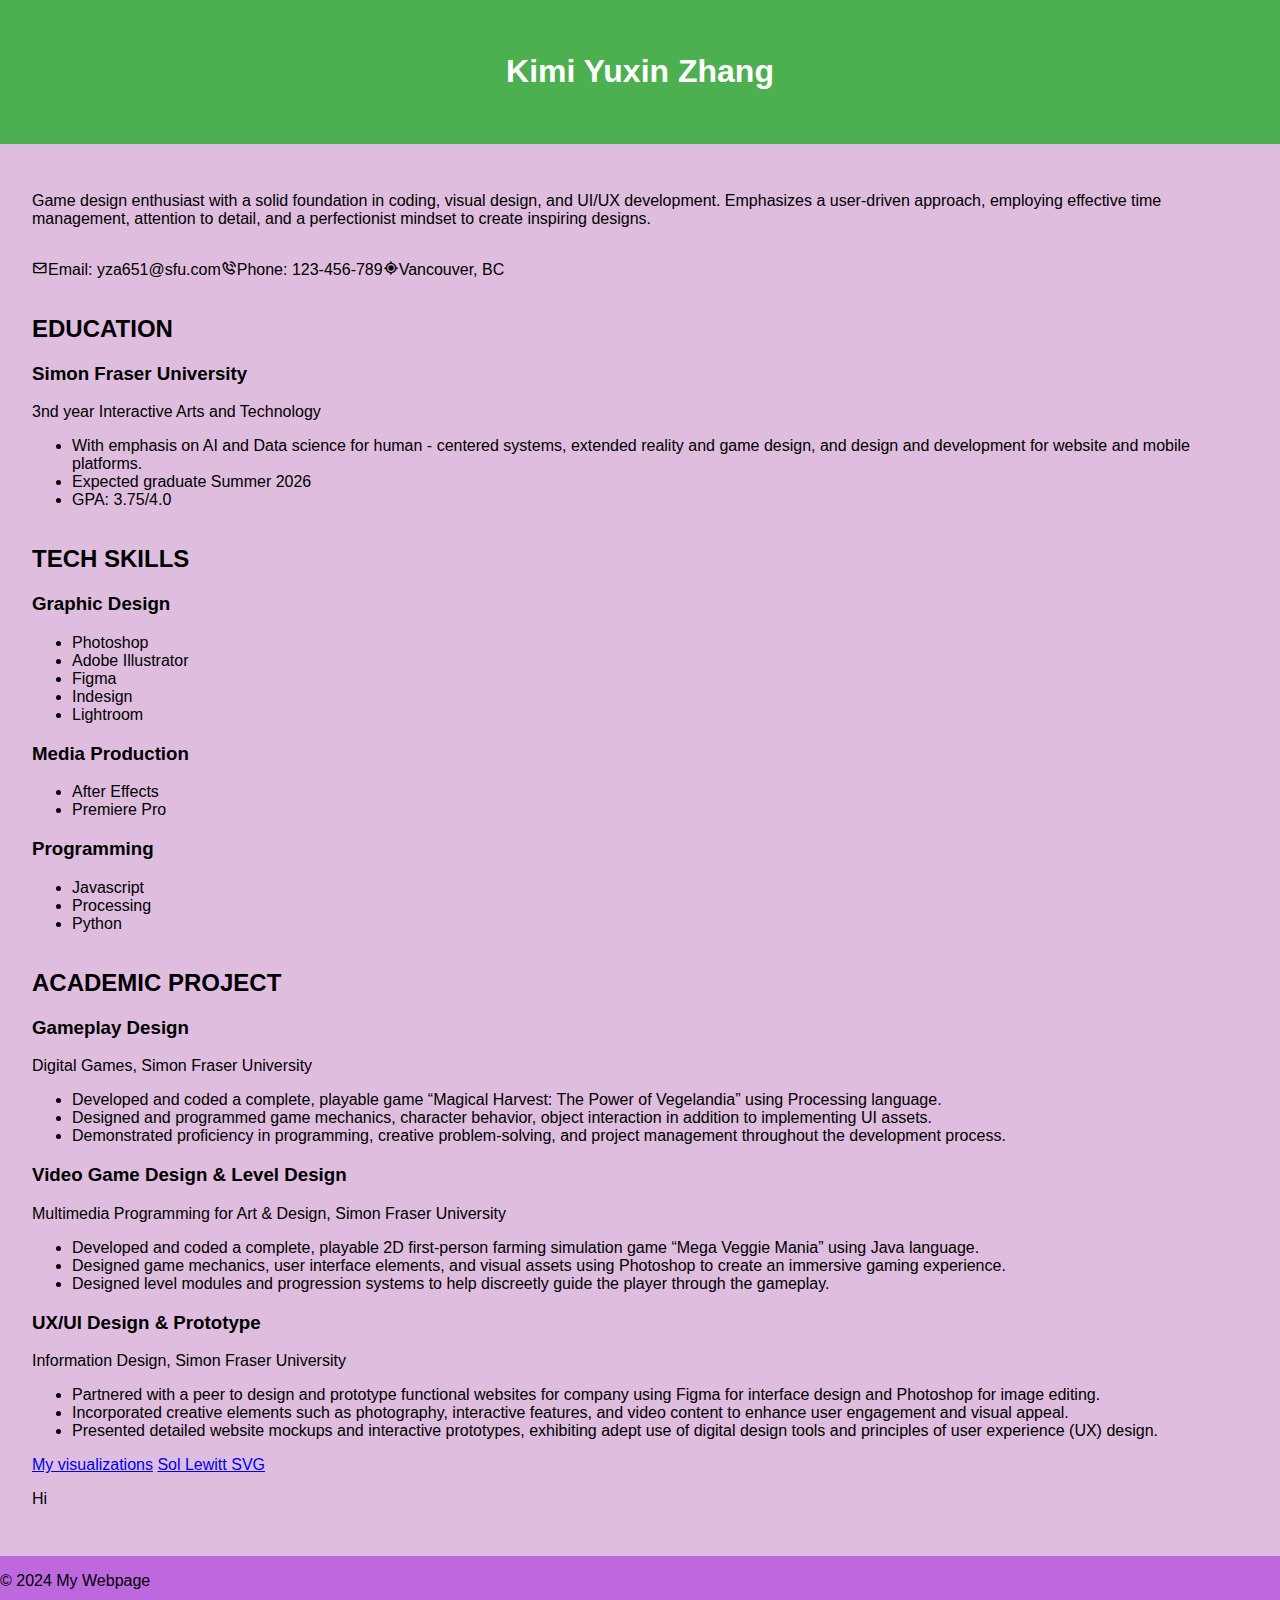
==== index.html @ 05d4bebb "name" ====
<!DOCTYPE html>
<html lang="en">
  <head>
    <meta charset="UTF-8">
    <meta name="viewport" content="width=device-width, initial-scale=1.0">
    <title>Kimi Zhang Webpage</title>
    <link href='https://cdn.jsdelivr.net/npm/boxicons@2.0.7/css/boxicons.min.css' rel='stylesheet'>
    <link rel="stylesheet" href="../style.css">
  </head>
  <body>
    <header>
      <h1 class="name">Kimi Yuxin Zhang</h1>
    </header>
    
    <main>
      <p>Game design enthusiast with a solid foundation in coding, visual design, and UI/UX development. Emphasizes a user-driven approach, employing effective time management, attention to detail, and a perfectionist mindset to create inspiring designs.</p>

      <br/>
      <p class="p_h"><i class="bx bx-envelope"></i>Email: yza651@sfu.com</p>
      <p class="p_h"><i class="bx bx-phone-call"></i>Phone: 123-456-789</p>
      <p class="p_h"><i class="bx bx-current-location"></i>Vancouver, BC</p>
      <br/>

      <!--Education section-->
      <div>
        <h2>EDUCATION</h2>
        <h3>Simon Fraser University</h3>
        <p>3nd year Interactive Arts and Technology</p>
        <ul>
            <li>With emphasis on AI and Data science for human - centered systems, extended reality and game design, and design and development for website and mobile platforms. </li>
            <li>Expected graduate Summer 2026</li>
            <li>GPA: 3.75/4.0</li>
        </ul>
      </div>

      <!--Tech skill section-->
      <div class="left-section">
        <h2>TECH SKILLS</h2>
        <h3>Graphic Design</h3>
        <ul>
            <li>Photoshop</li>
            <li>Adobe Illustrator</li>
            <li>Figma</li>
            <li>Indesign</li>
            <li>Lightroom</li>
        </ul>
        <h3>Media Production</h3>
        <ul>
            <li>After Effects</li>
            <li>Premiere Pro</li>
        </ul>
        <h3>Programming</h3>
        <ul>
            <li>Javascript</li>
            <li>Processing</li>
            <li>Python</li>
        </ul>
      </div>

      <!--Experience section-->
      <div class="right-section">
        <h2>ACADEMIC PROJECT</h2>
        <!--1st project-->
        <h3>Gameplay Design</h3>
        <p>Digital Games, Simon Fraser University</p>
        <ul>
            <li>Developed and coded a complete, playable game “Magical Harvest: The Power of Vegelandia” using Processing language. 
            </li>
            <li>Designed and programmed game mechanics, character behavior, object interaction in addition to implementing UI assets.</li>
            <li>Demonstrated proficiency in programming, creative problem-solving, and project management throughout the development process. </li>
        </ul>
        <!--2nd project-->
        <h3>Video Game Design & Level Design</h3>
        <p>Multimedia Programming for Art & Design, Simon Fraser University
        </p>
        <ul>
            <li>Developed and coded a complete, playable 2D first-person farming simulation game “Mega Veggie Mania” using Java language.  
            </li>
            <li>Designed game mechanics, user interface elements, and visual assets using Photoshop to create an immersive gaming experience. </li>
            <li>Designed level modules and progression systems to help discreetly guide the player through the gameplay. </li>
        </ul>
        <!--3rd project-->
        <h3>UX/UI Design & Prototype</h3>
        <p>Information Design, Simon Fraser University
        </p>
        <ul>
            <li>Partnered with a peer to design and prototype functional websites for company using Figma for interface design and Photoshop for image editing. 
            </li>
            <li>Incorporated creative elements such as photography, interactive features, and video content to enhance user engagement and visual appeal. </li>
            <li>Presented detailed website mockups and interactive prototypes, exhibiting adept use of digital design tools and principles of user experience (UX) design. </li>
        </ul>
      </div>
      
      <!--Styling-->
      <div>
        <a href="/visualizations/practice.html">My visualizations</a>
        <a href="/visualizations/lewitt.html">Sol Lewitt SVG</a>
        <p>Hi</p>
     </div>

    </main>
    
    <footer>
      <p>© 2024 My Webpage</p>
    </footer>
    <script src="main.js"></script>
  </body>
</html>
---- style.css ----
body {
    font-family: Arial, system-ui;
    background-color: #be68e0;
    margin: 0;
    padding: 0;
}

header {
    background-color: #4CAF50;
    color: white;
    padding: 2rem;
    text-align: center;
}

name{
    font-size:70px;
    color:#be68e0;
    margin-top:20px;
    font-weight: 200;
}

main {
    background:#dfbdde;
    padding: 2rem;
    display: flex;
    flex-direction: row;
    flex-wrap: wrap;
}

left-section{
    width:310px;
    background: #fff;
    height:100%;
    padding: 5px 20px;
    border-radius: 5px;
    float: left;
}

right-section{
    margin-left: 10px;
    width:540px;
    background: #ececee;
    height:100%;
    border-radius: 5px;
    float: left;
}

svg {
    border: solid lightgrey;
}
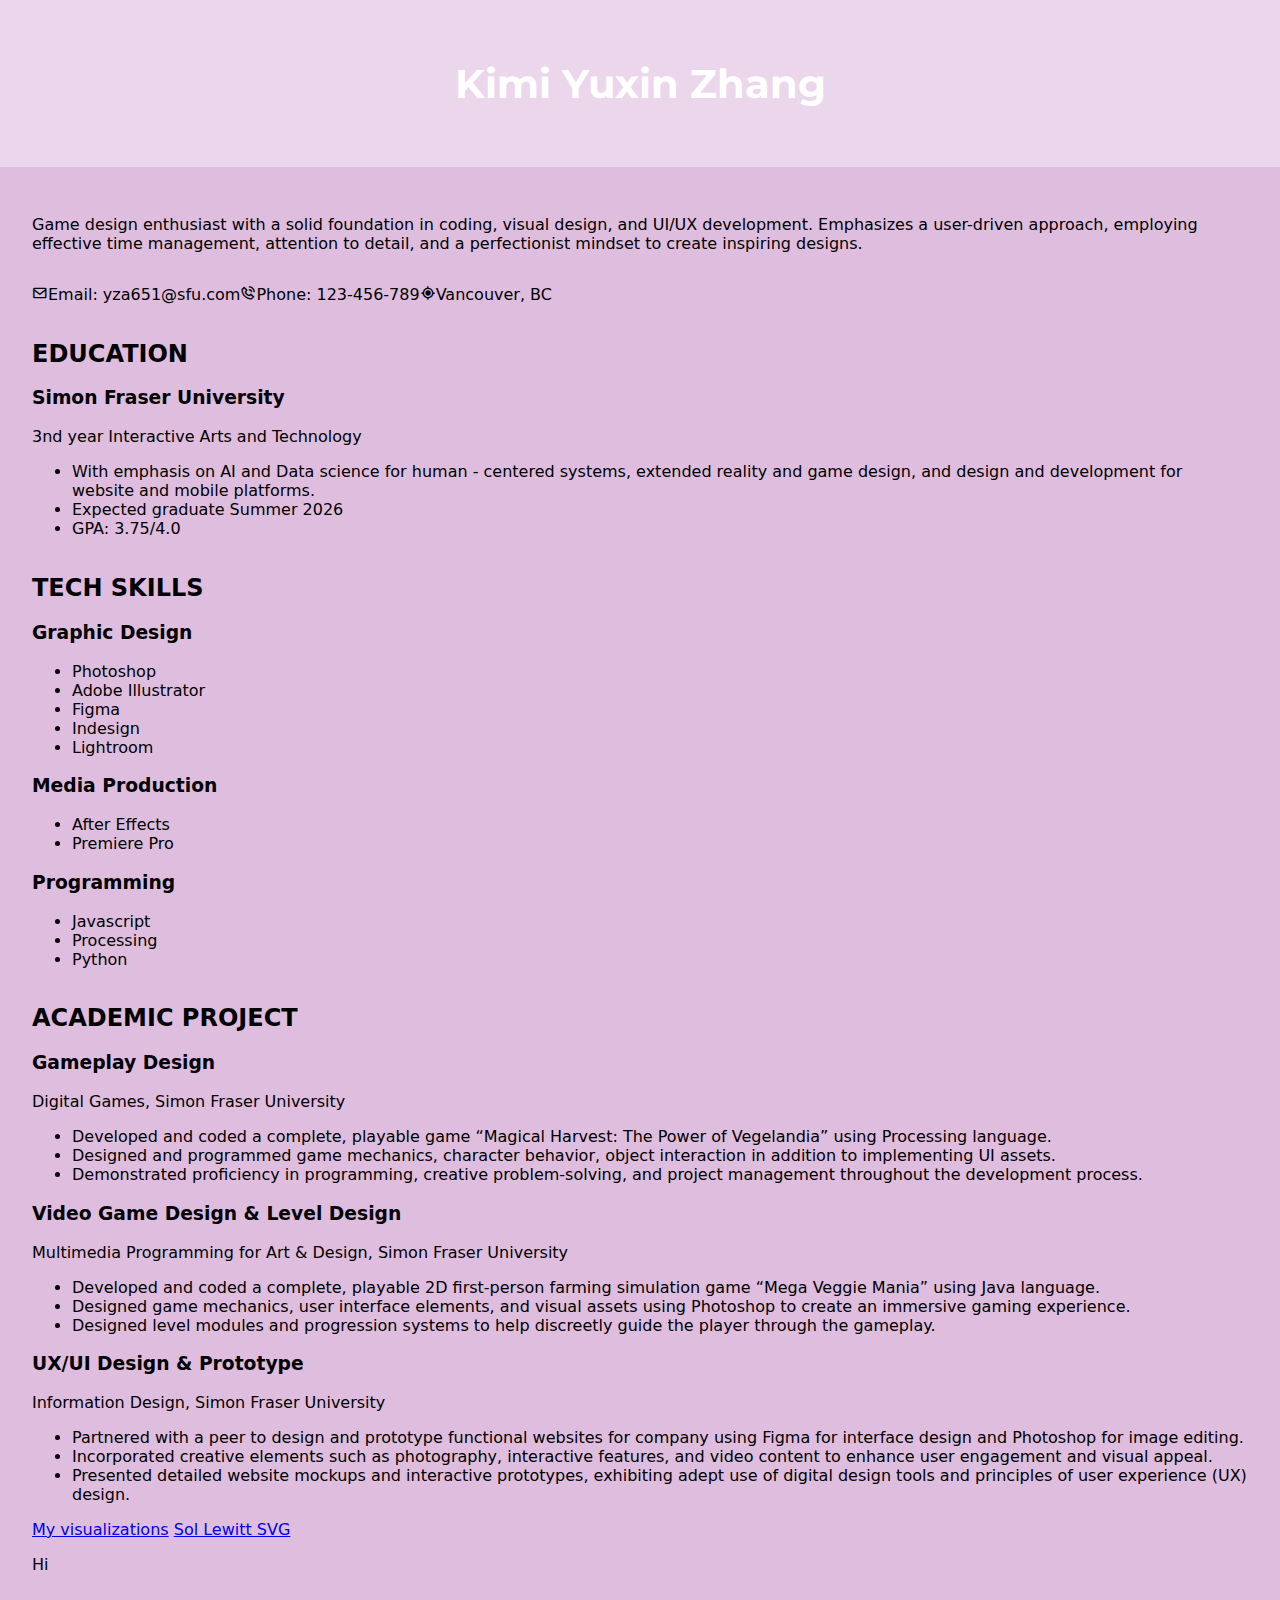
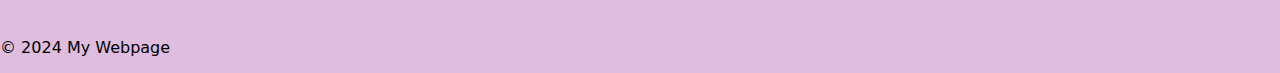
==== commit f1d62ea9: "space" ====
--- a/index.html
+++ b/index.html
@@ -16,7 +16,7 @@
       <p>Game design enthusiast with a solid foundation in coding, visual design, and UI/UX development. Emphasizes a user-driven approach, employing effective time management, attention to detail, and a perfectionist mindset to create inspiring designs.</p>
 
       <br/>
-      <p class="p_h"><i class="bx bx-envelope"></i>Email: yza651@sfu.com</p>
+      <p class="p_h"><i class="bx bx-envelope"></i>Email: yza651@sfu.com </p>
       <p class="p_h"><i class="bx bx-phone-call"></i>Phone: 123-456-789</p>
       <p class="p_h"><i class="bx bx-current-location"></i>Vancouver, BC</p>
       <br/>
--- a/style.css
+++ b/style.css
@@ -1,26 +1,24 @@
+@import url('https://fonts.googleapis.com/css2?family=Montserrat&display=swap');
 body {
-    font-family: Arial, system-ui;
-    background-color: #be68e0;
+    font-family: system-ui;
+    background-color: #dfbdde;
     margin: 0;
     padding: 0;
 }
 
 header {
-    background-color: #4CAF50;
+    font-family: 'Montserrat', san-serif;
+    background-color: #ffffff62;
     color: white;
     padding: 2rem;
     text-align: center;
+    font-size:20px;
+    font-weight: 50;
 }
 
-name{
-    font-size:70px;
-    color:#be68e0;
-    margin-top:20px;
-    font-weight: 200;
-}
+
 
 main {
-    background:#dfbdde;
     padding: 2rem;
     display: flex;
     flex-direction: row;
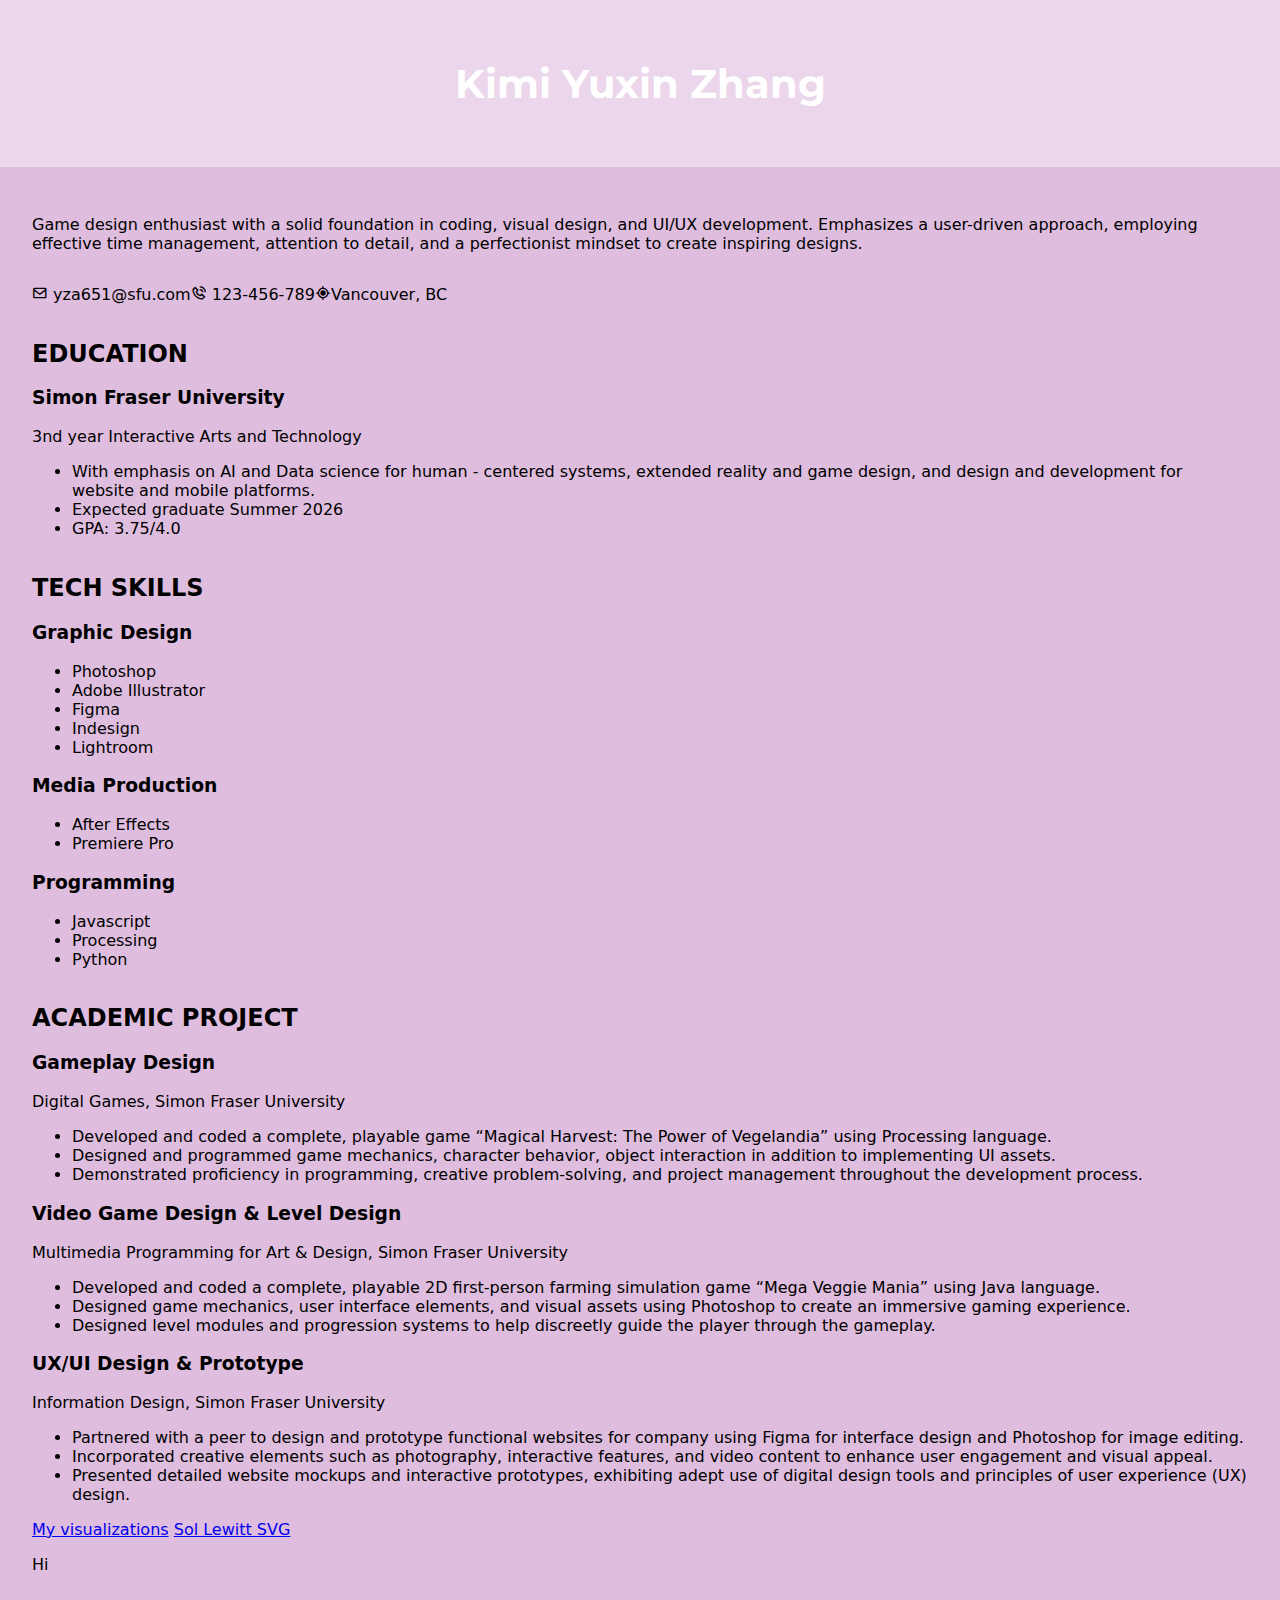
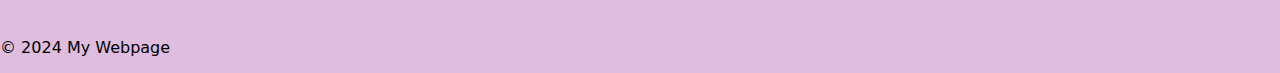
==== commit 3861ce62: "link" ====
--- a/index.html
+++ b/index.html
@@ -16,8 +16,8 @@
       <p>Game design enthusiast with a solid foundation in coding, visual design, and UI/UX development. Emphasizes a user-driven approach, employing effective time management, attention to detail, and a perfectionist mindset to create inspiring designs.</p>
 
       <br/>
-      <p class="p_h"><i class="bx bx-envelope"></i>Email: yza651@sfu.com </p>
-      <p class="p_h"><i class="bx bx-phone-call"></i>Phone: 123-456-789</p>
+      <p class="p_h"><i class="bx bx-envelope"></i> yza651@sfu.com </p>
+      <p class="p_h"><i class="bx bx-phone-call"></i> 123-456-789</p>
       <p class="p_h"><i class="bx bx-current-location"></i>Vancouver, BC</p>
       <br/>
 
@@ -93,7 +93,7 @@
       
       <!--Styling-->
       <div>
-        <a href="/visualizations/practice.html">My visualizations</a>
+        <a href="/vis.html">My visualizations</a>
         <a href="/visualizations/lewitt.html">Sol Lewitt SVG</a>
         <p>Hi</p>
      </div>
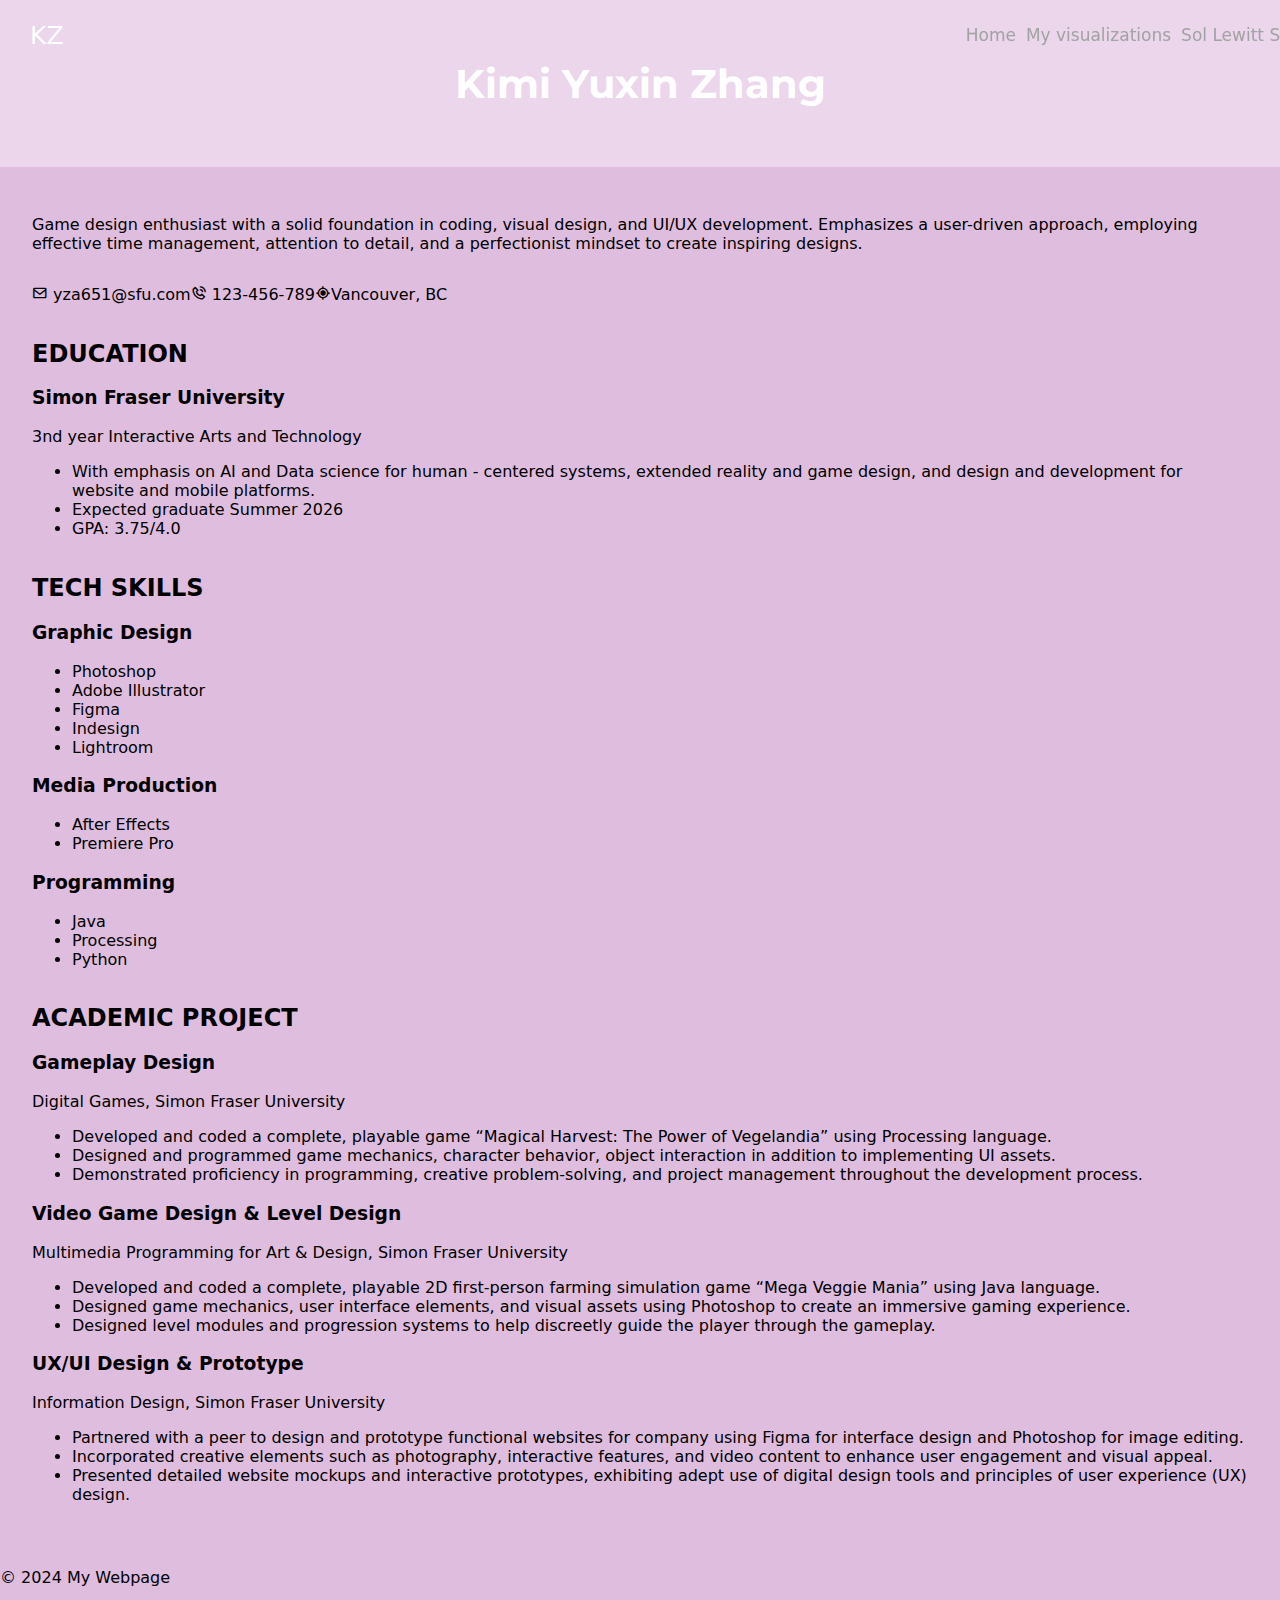
==== commit 9936c11e: "visjs" ====
--- a/index.html
+++ b/index.html
@@ -12,6 +12,19 @@
       <h1 class="name">Kimi Yuxin Zhang</h1>
     </header>
     
+    <nav>
+        <div class="nav-bar">
+            <span class="logo"><a href="#">KZ</a></span>
+            <div class="menu">
+                <ul class="nav-links">
+                    <li><a href="#">Home</a></li>
+                    <li><a href="/vis.html">My visualizations</a></li>
+                    <li><a href="/visualizations/lewitt.html">Sol Lewitt SVG</a></li>
+                </ul>
+            </div>
+        </div>
+    </nav>
+
     <main>
       <p>Game design enthusiast with a solid foundation in coding, visual design, and UI/UX development. Emphasizes a user-driven approach, employing effective time management, attention to detail, and a perfectionist mindset to create inspiring designs.</p>
 
@@ -51,7 +64,7 @@
         </ul>
         <h3>Programming</h3>
         <ul>
-            <li>Javascript</li>
+            <li>Java</li>
             <li>Processing</li>
             <li>Python</li>
         </ul>
@@ -90,13 +103,6 @@
             <li>Presented detailed website mockups and interactive prototypes, exhibiting adept use of digital design tools and principles of user experience (UX) design. </li>
         </ul>
       </div>
-      
-      <!--Styling-->
-      <div>
-        <a href="/vis.html">My visualizations</a>
-        <a href="/visualizations/lewitt.html">Sol Lewitt SVG</a>
-        <p>Hi</p>
-     </div>
 
     </main>
     
--- a/style.css
+++ b/style.css
@@ -1,4 +1,6 @@
 @import url('https://fonts.googleapis.com/css2?family=Montserrat&display=swap');
+
+
 body {
     font-family: system-ui;
     background-color: #dfbdde;
@@ -43,6 +45,55 @@
     float: left;
 }
 
+nav{
+    margin:0;
+    padding:0;
+    box-sizing: border-box;
+    position:fixed;
+    top:0;
+    left:0;
+    height:70px;
+    width:100%;
+}
+
+nav .nav-bar{
+    position:relative;
+    height:100%;
+    max-width:1300px;
+    width:100%;
+    margin: 0 auto;
+    padding:0 30px;
+    display:flex;
+    align-items:center;
+    justify-content: space-between;
+}
+
+nav .nav-bar .logo a{
+    font-size: 25px;
+    font-weight:500;
+    color:rgb(255, 255, 255);
+    text-decoration: none;
+
+}
+
+.nav-bar .nav-links{
+    display:flex;
+    align-items:center;
+}
+
+.nav-bar .nav-links li{
+    margin:0 5px;
+    list-style: none;
+}
+
+.nav-links li a{
+    position: relative;
+    font-size: 17px;
+    font-weight:500;
+    color:rgb(162, 162, 162);
+    text-decoration: none;
+}
+
 svg {
     border: solid lightgrey;
 }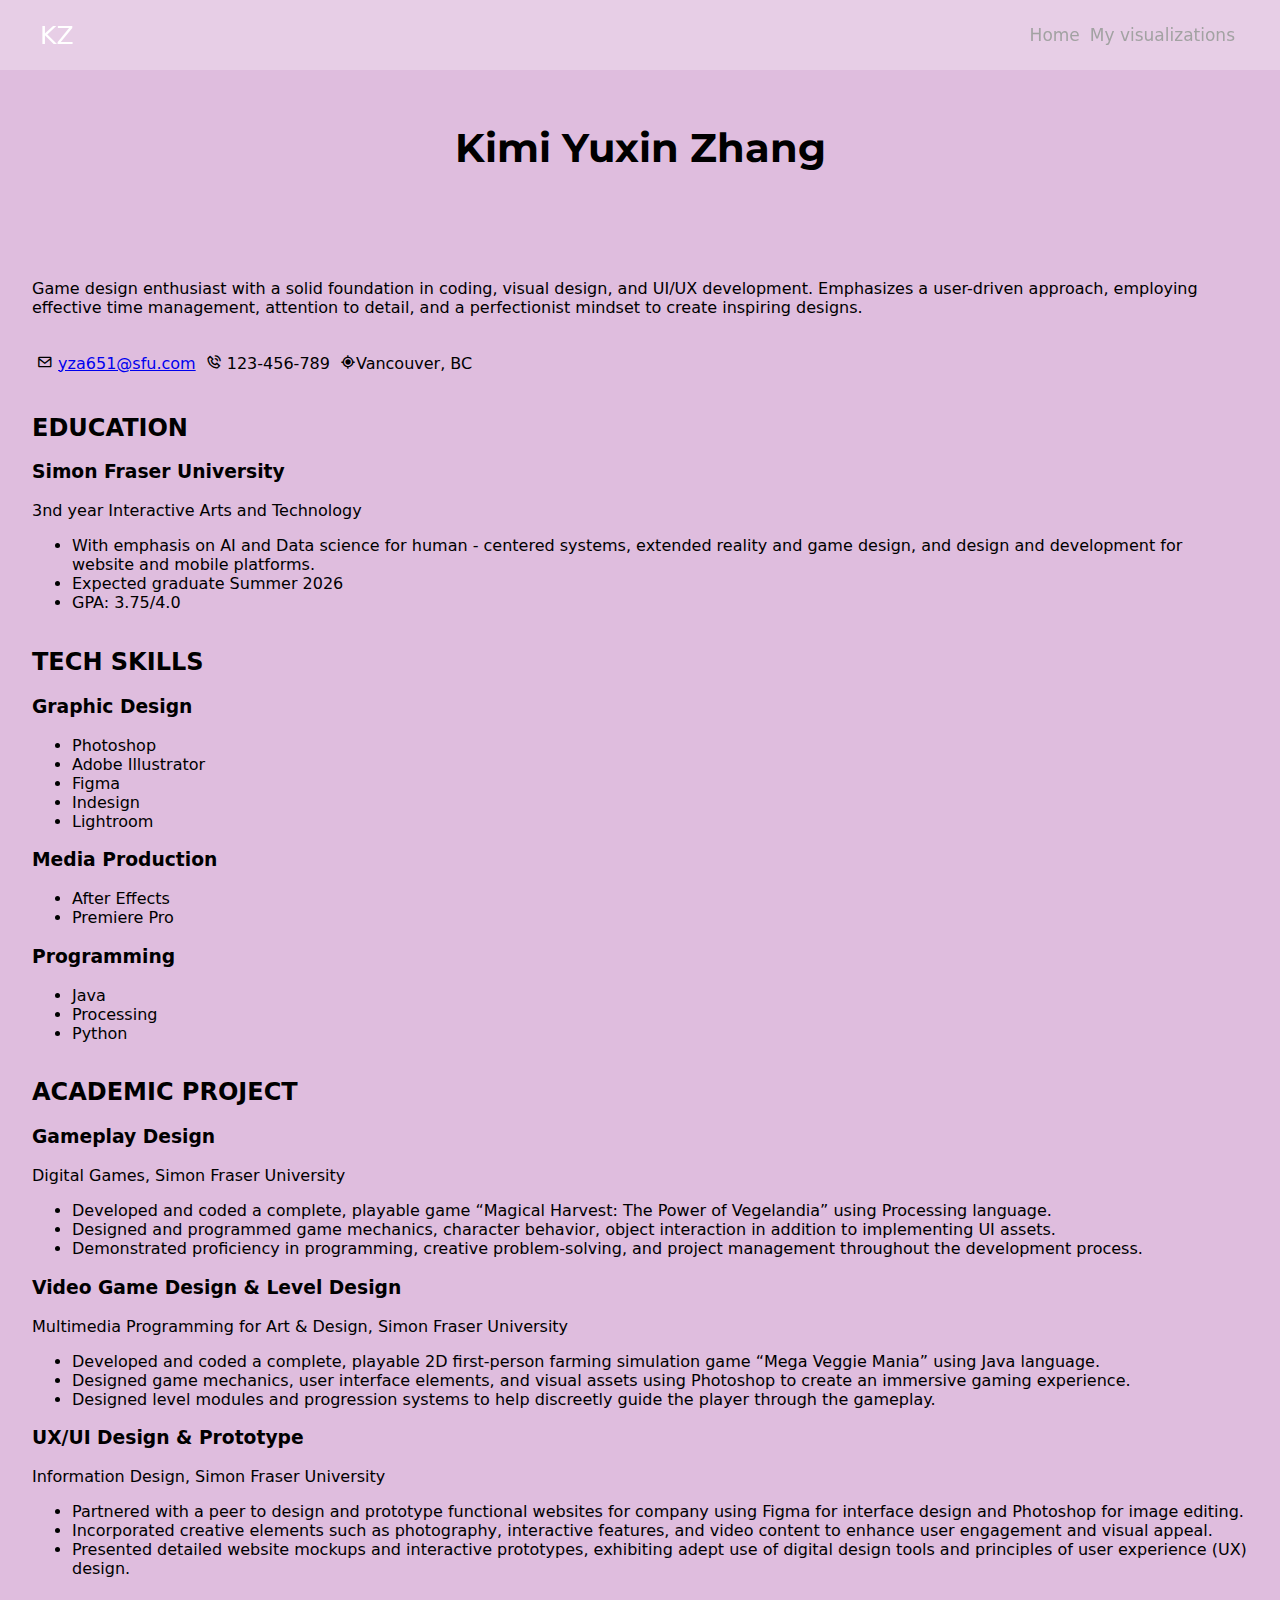
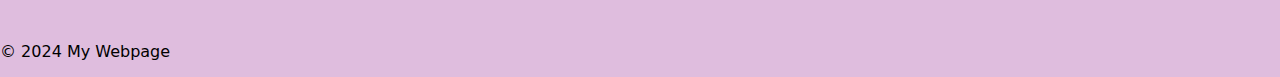
==== commit 8d361eec: "draft0" ====
--- a/index.html
+++ b/index.html
@@ -8,18 +8,20 @@
     <link rel="stylesheet" href="../style.css">
   </head>
   <body>
-    <header>
-      <h1 class="name">Kimi Yuxin Zhang</h1>
-    </header>
+    <div id="header">
+        <header>
+            <h1 class="name">Kimi Yuxin Zhang</h1>
+        </header>
+    </div>
+    
     
     <nav>
         <div class="nav-bar">
-            <span class="logo"><a href="#">KZ</a></span>
+            <span class="logo"><a href="#header">KZ</a></span>
             <div class="menu">
                 <ul class="nav-links">
-                    <li><a href="#">Home</a></li>
+                    <li><a href="#header">Home</a></li>
                     <li><a href="/vis.html">My visualizations</a></li>
-                    <li><a href="/visualizations/lewitt.html">Sol Lewitt SVG</a></li>
                 </ul>
             </div>
         </div>
@@ -29,7 +31,7 @@
       <p>Game design enthusiast with a solid foundation in coding, visual design, and UI/UX development. Emphasizes a user-driven approach, employing effective time management, attention to detail, and a perfectionist mindset to create inspiring designs.</p>
 
       <br/>
-      <p class="p_h"><i class="bx bx-envelope"></i> yza651@sfu.com </p>
+      <p class="p_h"><i class="bx bx-envelope"></i> <a href="mailto:yza651@sfu.com">yza651@sfu.com</a></p>
       <p class="p_h"><i class="bx bx-phone-call"></i> 123-456-789</p>
       <p class="p_h"><i class="bx bx-current-location"></i>Vancouver, BC</p>
       <br/>
@@ -47,7 +49,7 @@
       </div>
 
       <!--Tech skill section-->
-      <div class="left-section">
+      <div>
         <h2>TECH SKILLS</h2>
         <h3>Graphic Design</h3>
         <ul>
@@ -71,7 +73,7 @@
       </div>
 
       <!--Experience section-->
-      <div class="right-section">
+      <div>
         <h2>ACADEMIC PROJECT</h2>
         <!--1st project-->
         <h3>Gameplay Design</h3>
--- a/style.css
+++ b/style.css
@@ -9,16 +9,13 @@
 }
 
 header {
+    margin-top: 5%;
     font-family: 'Montserrat', san-serif;
-    background-color: #ffffff62;
-    color: white;
     padding: 2rem;
     text-align: center;
     font-size:20px;
     font-weight: 50;
 }
-
-
 
 main {
     padding: 2rem;
@@ -27,22 +24,10 @@
     flex-wrap: wrap;
 }
 
-left-section{
-    width:310px;
-    background: #fff;
-    height:100%;
-    padding: 5px 20px;
-    border-radius: 5px;
-    float: left;
-}
-
-right-section{
-    margin-left: 10px;
-    width:540px;
-    background: #ececee;
-    height:100%;
-    border-radius: 5px;
-    float: left;
+.p_h{
+    padding:5px;
+    justify-content: space-between;
+    text-decoration: none;
 }
 
 nav{
@@ -54,12 +39,13 @@
     left:0;
     height:70px;
     width:100%;
+    background-color: rgba(255, 255, 255, 0.258);
 }
 
 nav .nav-bar{
     position:relative;
     height:100%;
-    max-width:1300px;
+    max-width:1200px;
     width:100%;
     margin: 0 auto;
     padding:0 30px;
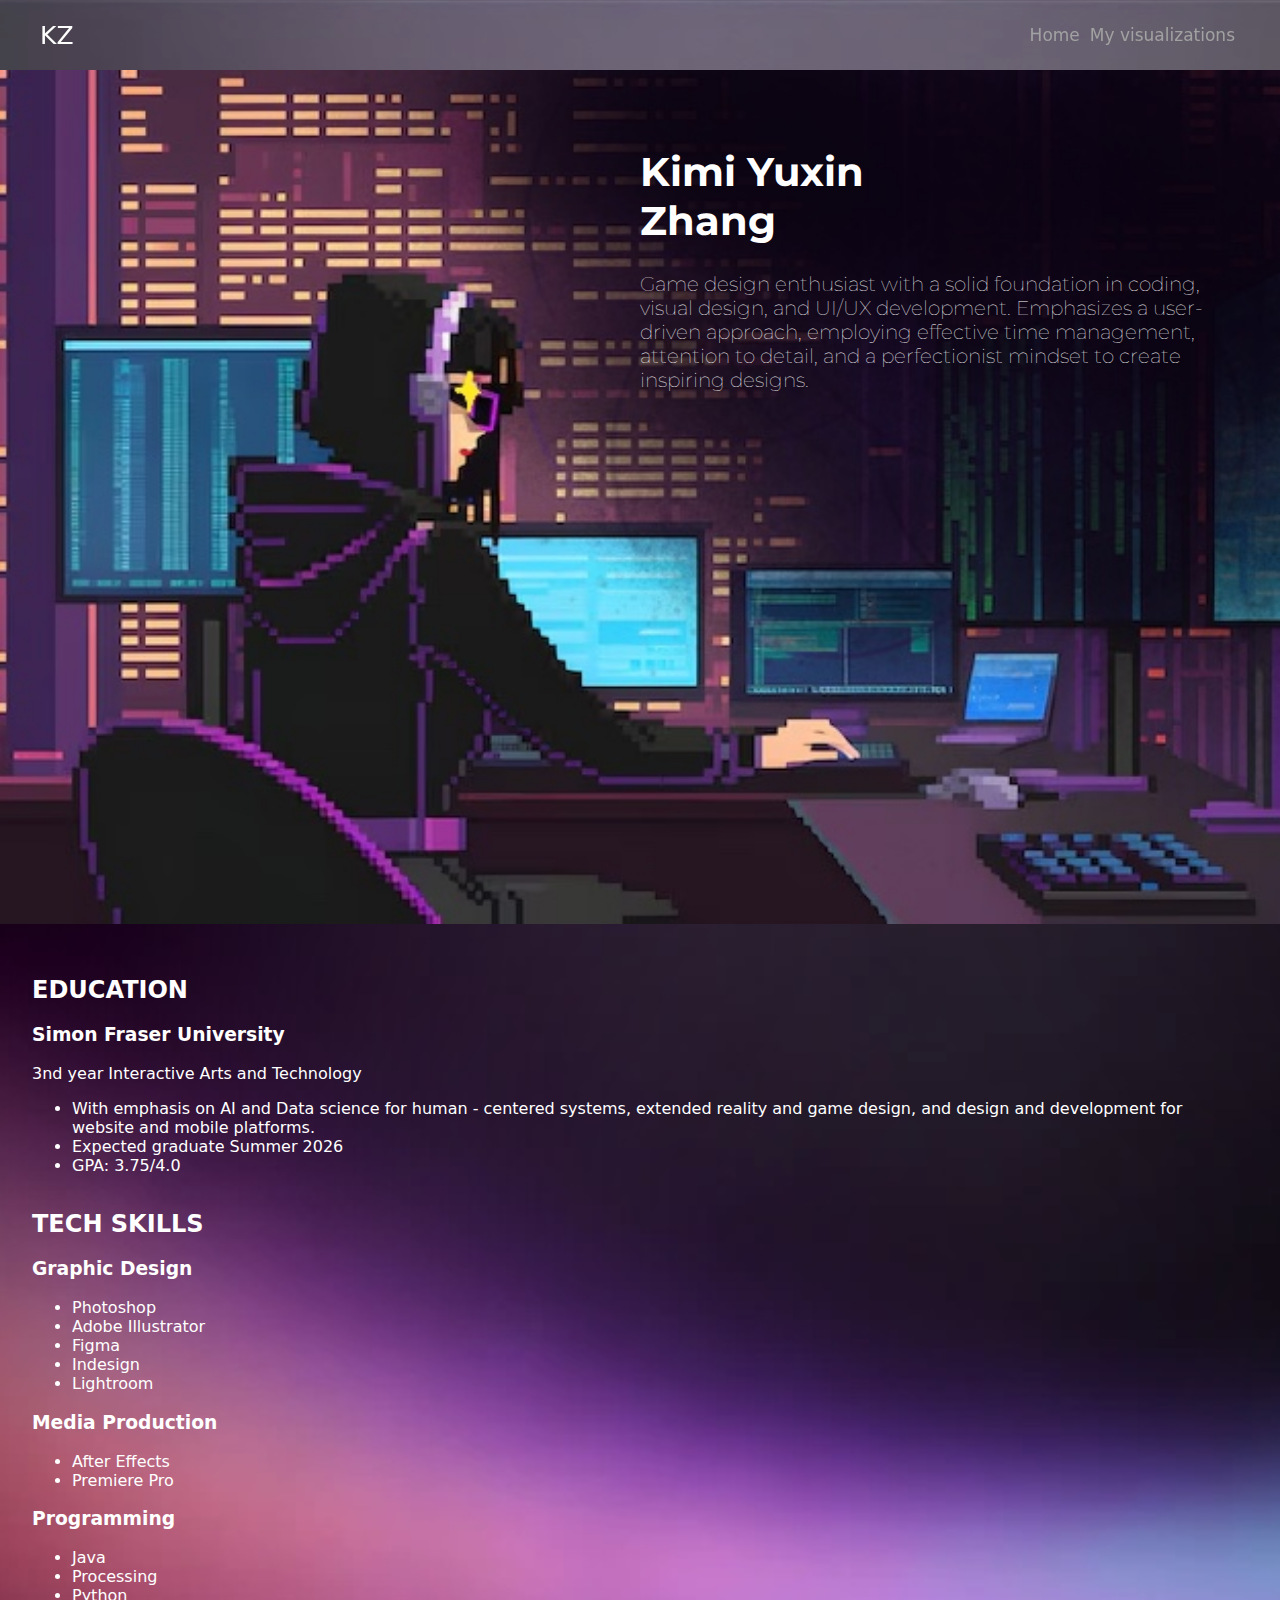
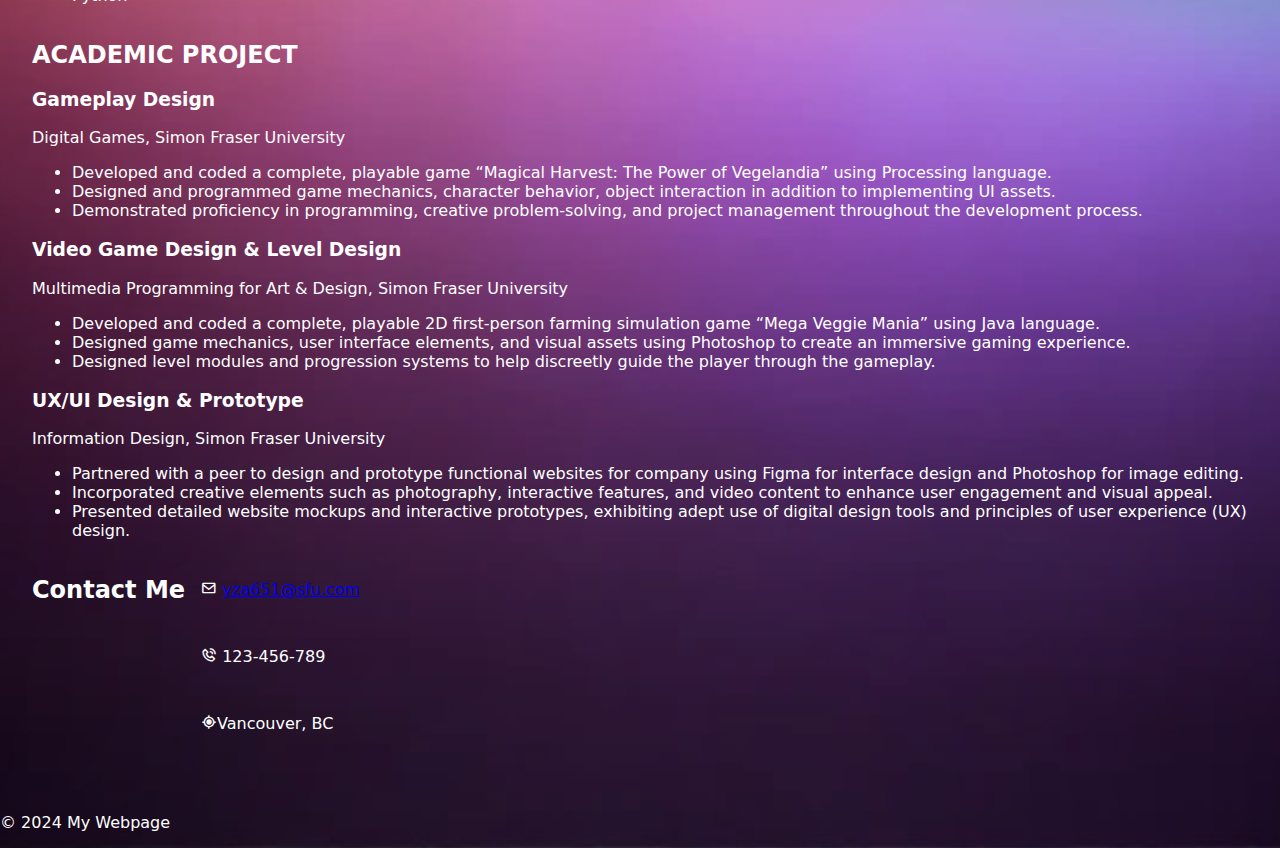
==== commit 9de2ea80: "finial" ====
--- a/index.html
+++ b/index.html
@@ -7,11 +7,22 @@
     <link href='https://cdn.jsdelivr.net/npm/boxicons@2.0.7/css/boxicons.min.css' rel='stylesheet'>
     <link rel="stylesheet" href="../style.css">
   </head>
-  <body>
+  <body style="background-image: url(Background.JPG);
+    background-size: cover;
+    background-position: center;
+    margin: 0;
+    padding: 0;">
     <div id="header">
-        <header>
-            <h1 class="name">Kimi Yuxin Zhang</h1>
-        </header>
+        <div class="header-text">
+            <h1 x="100"class="name"> <span>Kimi Yuxin</span><br> Zhang</h1>
+            <p>Game design enthusiast with a solid foundation in coding, visual design, and UI/UX development. Emphasizes a user-driven approach, employing effective time management, attention to detail, and a perfectionist mindset to create inspiring designs.</p>
+        </div>
+        <div class="interest">
+            <img src="interest.png" id="interestImage">
+        </div>
+        <div class="container">
+            <img src="hacker girl.jpg">
+        </div>
     </div>
     
     
@@ -28,14 +39,6 @@
     </nav>
 
     <main>
-      <p>Game design enthusiast with a solid foundation in coding, visual design, and UI/UX development. Emphasizes a user-driven approach, employing effective time management, attention to detail, and a perfectionist mindset to create inspiring designs.</p>
-
-      <br/>
-      <p class="p_h"><i class="bx bx-envelope"></i> <a href="mailto:yza651@sfu.com">yza651@sfu.com</a></p>
-      <p class="p_h"><i class="bx bx-phone-call"></i> 123-456-789</p>
-      <p class="p_h"><i class="bx bx-current-location"></i>Vancouver, BC</p>
-      <br/>
-
       <!--Education section-->
       <div>
         <h2>EDUCATION</h2>
@@ -105,7 +108,13 @@
             <li>Presented detailed website mockups and interactive prototypes, exhibiting adept use of digital design tools and principles of user experience (UX) design. </li>
         </ul>
       </div>
-
+      
+      <h2>Contact Me</h2>
+      <div class="contact-info">
+        <p class="p_h"><i class="bx bx-envelope"></i> <a href="mailto:yza651@sfu.com">yza651@sfu.com</a></p>
+        <p class="p_h"><i class="bx bx-phone-call"></i> 123-456-789</p>
+        <p class="p_h"><i class="bx bx-current-location"></i>Vancouver, BC</p>
+      </div>
     </main>
     
     <footer>
--- a/style.css
+++ b/style.css
@@ -3,31 +3,61 @@
 
 body {
     font-family: system-ui;
-    background-color: #dfbdde;
-    margin: 0;
-    padding: 0;
+    color:#fff;
+    background-color:#fff;
 }
 
-header {
-    margin-top: 5%;
+#header{
+    position: relative;
+    width: 100%;
+}
+
+.container{
+    margin-top: 70px;
+    display: flex;
+    width:100%;
+    justify-content: center;
+}
+
+.container img{
+    width: 100%;
+    height: auto;
+    max-width: 100%;
+}
+
+.interest img {
+    width: 200px; 
+    display: flex;
+    object-fit: contain; 
+    position:absolute;
+    left:70%;
+    top: 20px;
+    visibility: hidden;
+    opacity: 0; 
+    transition: opacity 0.3s ease-in-out; 
+}
+
+.header-text{
     font-family: 'Montserrat', san-serif;
-    padding: 2rem;
-    text-align: center;
+    position:absolute;
+    left:50%;
+    top: 50px;
     font-size:20px;
     font-weight: 50;
+    margin-right: 30px;
 }
 
 main {
     padding: 2rem;
     display: flex;
-    flex-direction: row;
     flex-wrap: wrap;
 }
 
 .p_h{
-    padding:5px;
+    margin-top:8px;
     justify-content: space-between;
     text-decoration: none;
+    padding:1rem;
 }
 
 nav{
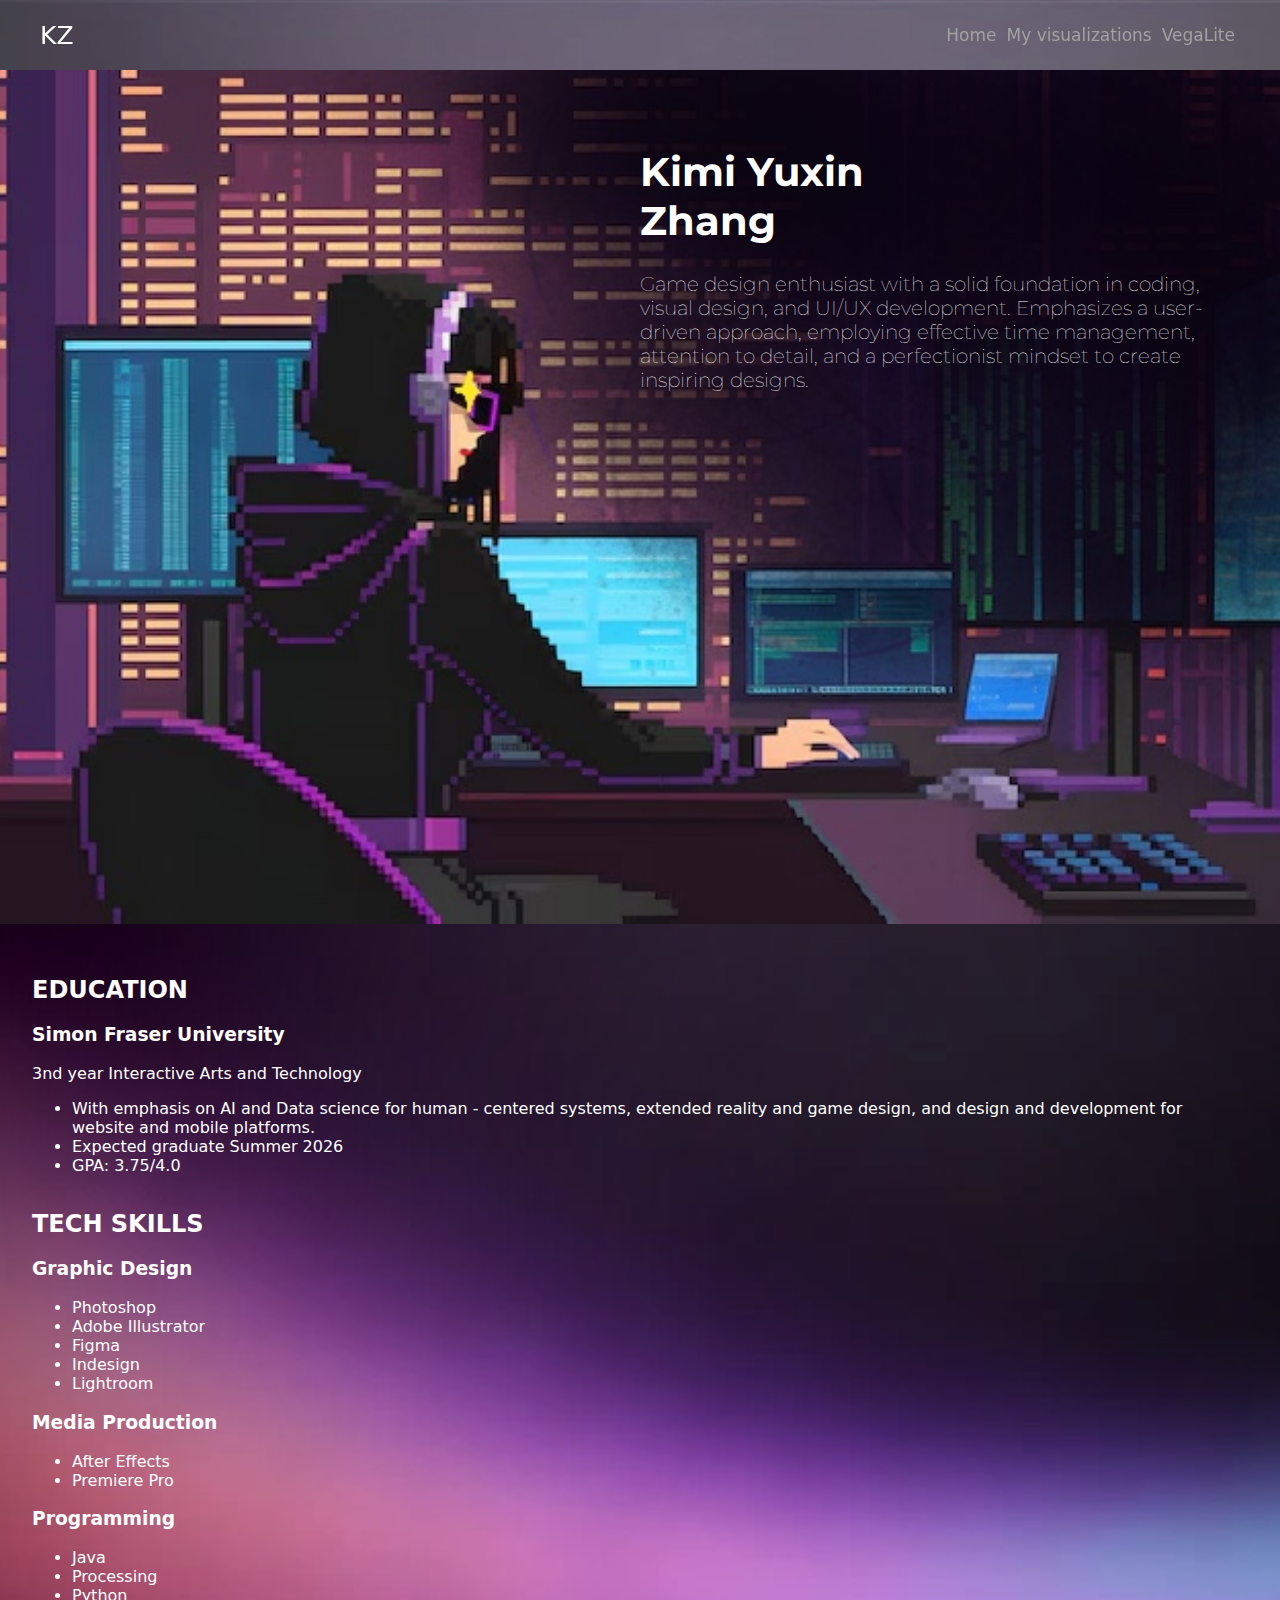
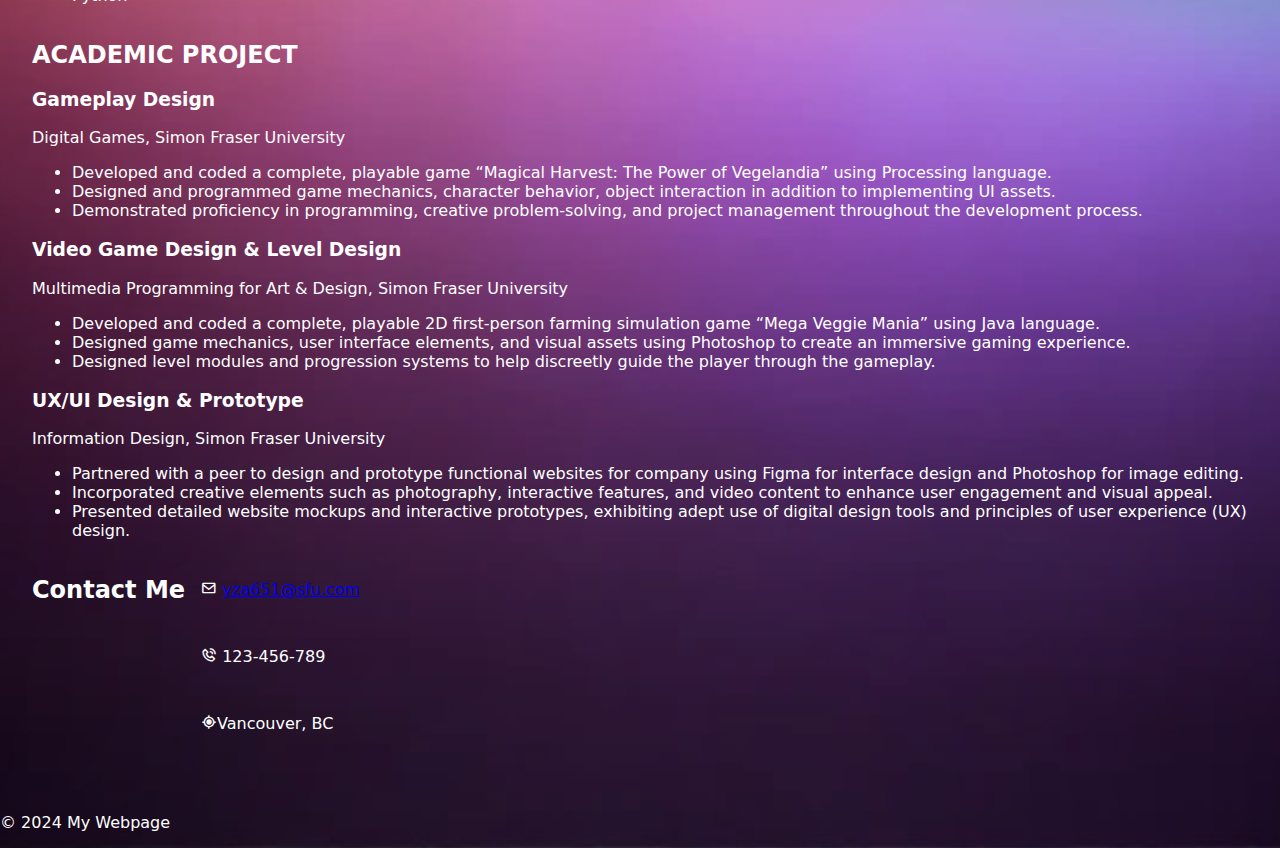
==== commit 912291ff: "assignment3" ====
--- a/index.html
+++ b/index.html
@@ -33,6 +33,7 @@
                 <ul class="nav-links">
                     <li><a href="#header">Home</a></li>
                     <li><a href="/vis.html">My visualizations</a></li>
+                    <li><a href="/vegalite.html">VegaLite</a></li>
                 </ul>
             </div>
         </div>
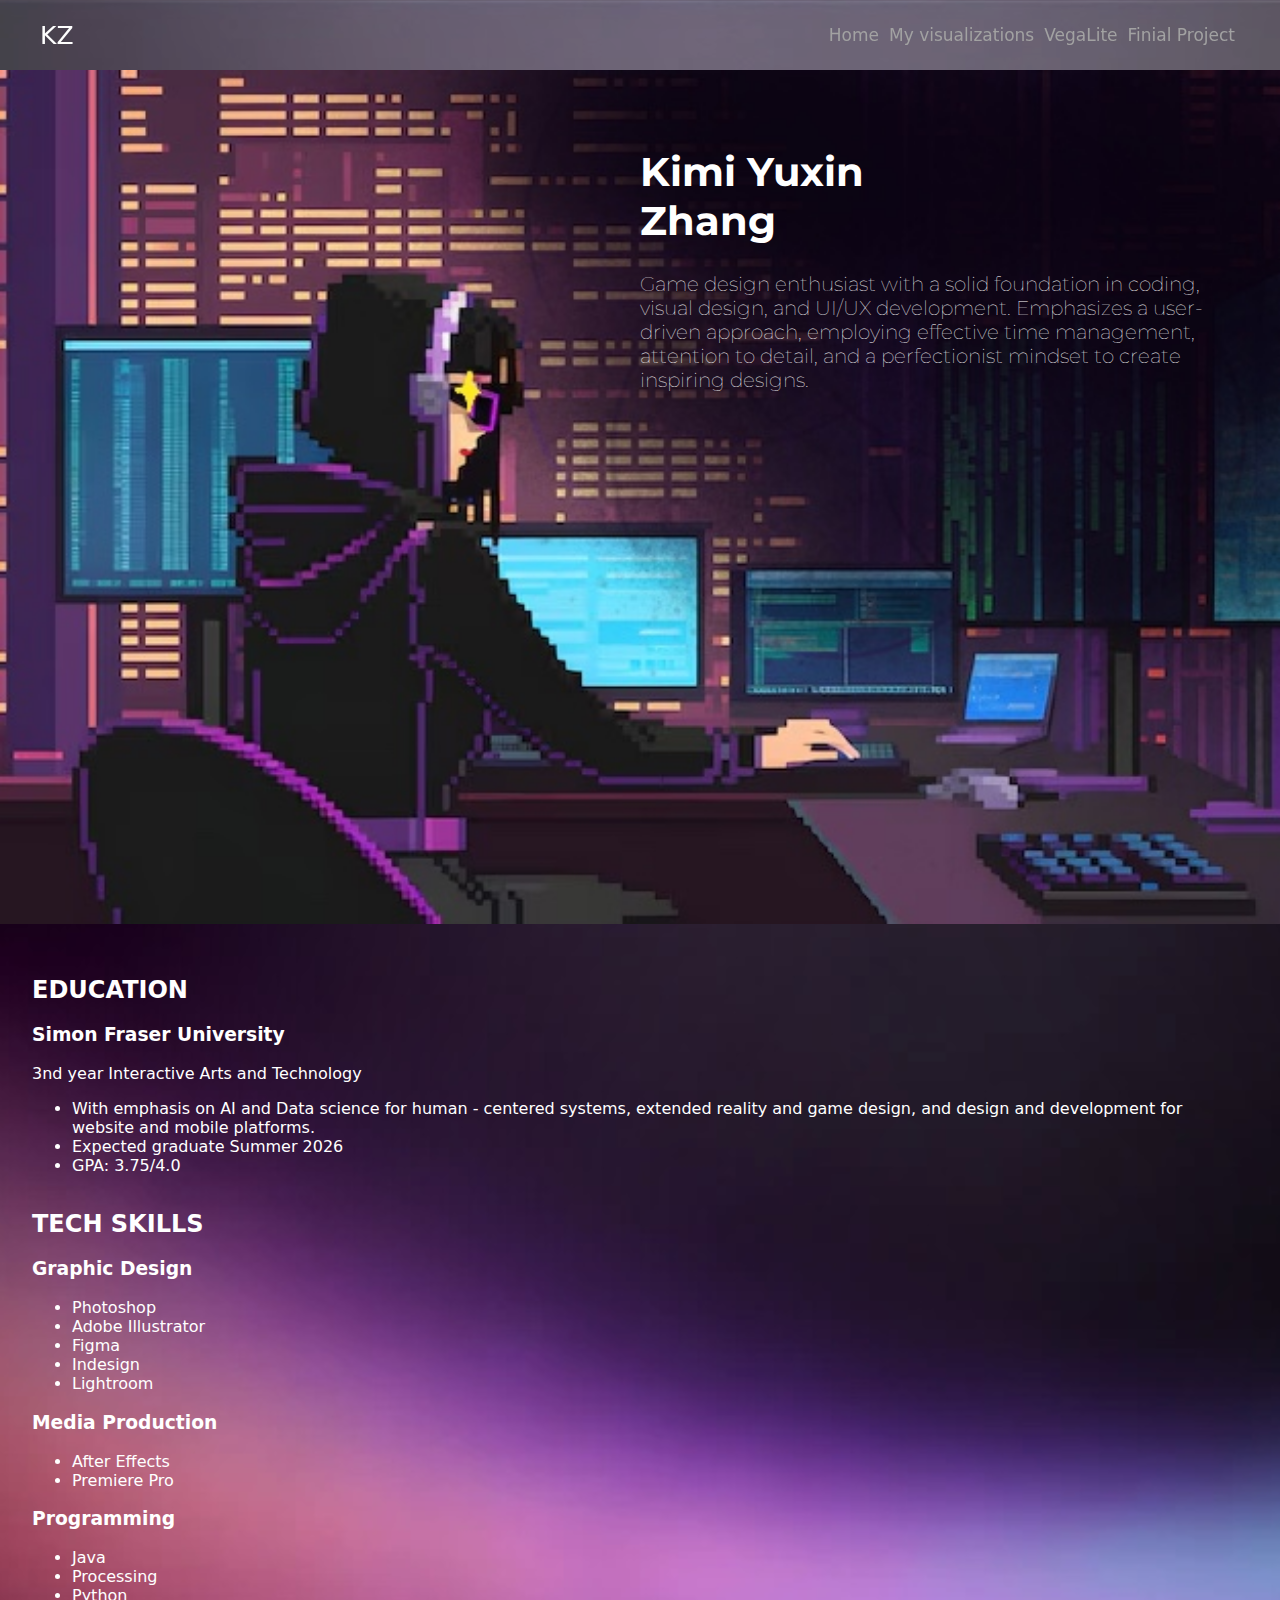
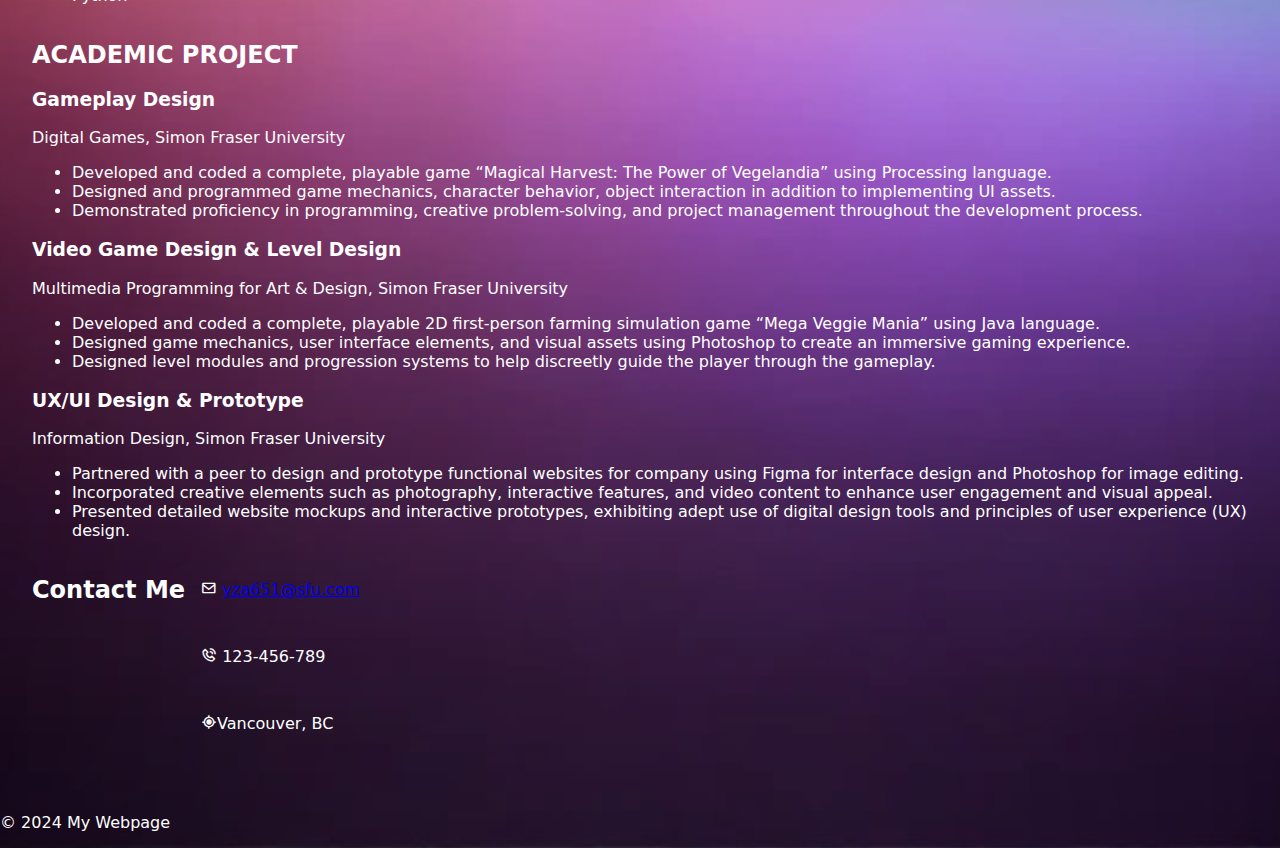
==== commit c70658bd: "final Project" ====
--- a/index.html
+++ b/index.html
@@ -7,7 +7,7 @@
     <link href='https://cdn.jsdelivr.net/npm/boxicons@2.0.7/css/boxicons.min.css' rel='stylesheet'>
     <link rel="stylesheet" href="../style.css">
   </head>
-  <body style="background-image: url(Background.JPG);
+  <body style="background-image: url(data/Background.JPG);
     background-size: cover;
     background-position: center;
     margin: 0;
@@ -18,10 +18,10 @@
             <p>Game design enthusiast with a solid foundation in coding, visual design, and UI/UX development. Emphasizes a user-driven approach, employing effective time management, attention to detail, and a perfectionist mindset to create inspiring designs.</p>
         </div>
         <div class="interest">
-            <img src="interest.png" id="interestImage">
+            <img src="data/interest.png" id="interestImage">
         </div>
         <div class="container">
-            <img src="hacker girl.jpg">
+            <img src="data/hacker girl.jpg">
         </div>
     </div>
     
@@ -34,6 +34,7 @@
                     <li><a href="#header">Home</a></li>
                     <li><a href="/vis.html">My visualizations</a></li>
                     <li><a href="/vegalite.html">VegaLite</a></li>
+                    <li><a href="/steam.html">Finial Project</a></li>
                 </ul>
             </div>
         </div>
